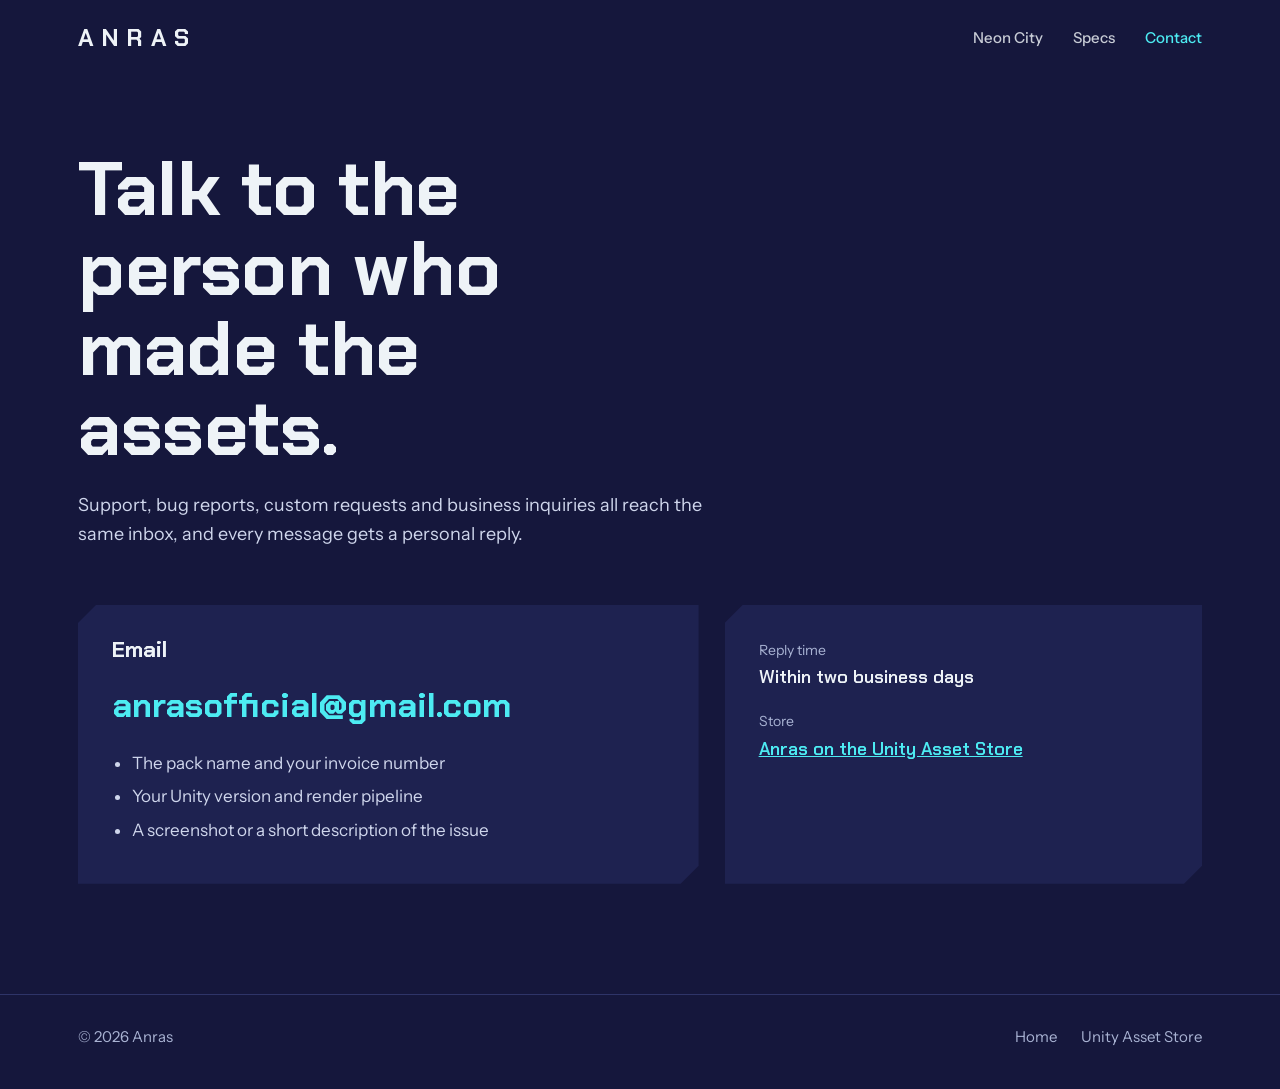
==== contact.html @ 4dc662c3 "Anras site: Neon City showcase and contact page Co-Authored-By: Claude Opus 5.5 <noreply@anthropic.c" ====
<!doctype html>
<html lang="en">
<head>
  <meta charset="utf-8">
  <meta name="viewport" content="width=device-width, initial-scale=1">
  <title>Contact | Anras</title>
  <meta name="description" content="Contact Anras for support with Unity asset packs, bug reports, custom requests and business inquiries.">
  <meta name="theme-color" content="#15173c">
  <link rel="icon" href="assets/favicon.svg" type="image/svg+xml">
  <link rel="preconnect" href="https://fonts.googleapis.com">
  <link rel="preconnect" href="https://fonts.gstatic.com" crossorigin>
  <link href="https://fonts.googleapis.com/css2?family=Chakra+Petch:wght@600;700&family=Instrument+Sans:wght@400;500;600&display=swap" rel="stylesheet">
  <link rel="stylesheet" href="style.css">
</head>
<body>
  <header class="site-header">
    <div class="wrap">
      <a class="wordmark" href="./">ANRAS</a>
      <nav aria-label="Main">
        <a href="./#neon-city">Neon City</a>
        <a class="hide-sm" href="./#specs">Specs</a>
        <a href="contact.html" aria-current="page">Contact</a>
      </nav>
    </div>
  </header>

  <main class="page">
    <div class="wrap">
      <h1>Talk to the person who made the assets.</h1>
      <p class="lede">Support, bug reports, custom requests and business inquiries all reach the same inbox, and every message gets a personal reply.</p>

      <div class="contact-grid">
        <div class="panel chamfer">
          <h2>Email</h2>
          <a class="mail" href="mailto:anrasofficial@gmail.com?subject=Anras%20support">anrasofficial@gmail.com</a>
          <ul>
            <li>The pack name and your invoice number</li>
            <li>Your Unity version and render pipeline</li>
            <li>A screenshot or a short description of the issue</li>
          </ul>
        </div>
        <div class="panel chamfer">
          <dl class="facts">
            <div><dt>Reply time</dt><dd>Within two business days</dd></div>
            <div><dt>Store</dt><dd><a href="https://assetstore.unity.com/publishers/134480">Anras on the Unity Asset Store</a></dd></div>
          </dl>
        </div>
      </div>
    </div>
  </main>

  <footer>
    <div class="wrap">
      <span>&copy; 2026 Anras</span>
      <nav aria-label="Footer">
        <a href="./">Home</a>
        <a href="https://assetstore.unity.com/publishers/134480">Unity Asset Store</a>
      </nav>
    </div>
  </footer>
</body>
</html>
---- style.css ----
/* Anras: tokens */
:root {
  --night: #15173c;
  --night-raised: #1e2250;
  --night-line: #2e3468;
  --ground: #c9ddd4;
  --ground-line: #a9c4b9;
  --ink: #10122e;
  --paper: #eef3f7;
  --mist: #a9b3d3;
  --cyan: #4debf2;
  --amber: #ffb65e;
  --magenta: #e2479e;
  --cut: 10px;
  --max: 1180px;
  --display: "Chakra Petch", "Segoe UI", sans-serif;
  --body: "Instrument Sans", "Segoe UI", system-ui, sans-serif;
}

* { box-sizing: border-box; }
html { scroll-behavior: smooth; }
@media (prefers-reduced-motion: reduce) { html { scroll-behavior: auto; } }
body {
  margin: 0;
  background: var(--night);
  color: var(--paper);
  font: 17px/1.6 var(--body);
  -webkit-font-smoothing: antialiased;
}
img { display: block; max-width: 100%; }
a { color: var(--cyan); }
:focus-visible { outline: 2px solid var(--amber); outline-offset: 3px; }
h1, h2, h3 { font-family: var(--display); font-weight: 700; line-height: 1.04; margin: 0; letter-spacing: -0.005em; }
.wrap { width: 100%; max-width: var(--max); margin: 0 auto; padding: 0 28px; }

/* Chamfered shapes echo the low poly bevels of the assets */
.chamfer { clip-path: polygon(var(--cut) 0, 100% 0, 100% calc(100% - var(--cut)), calc(100% - var(--cut)) 100%, 0 100%, 0 var(--cut)); }

/* Header */
.site-header { position: absolute; inset: 0 0 auto 0; z-index: 5; }
.site-header .wrap { display: flex; align-items: center; justify-content: space-between; height: 76px; }
.wordmark { font-family: var(--display); font-weight: 700; font-size: 24px; letter-spacing: 0.3em; color: var(--paper); text-decoration: none; }
.site-header nav { display: flex; gap: 30px; }
.site-header nav a { color: var(--paper); text-decoration: none; font-size: 15px; font-weight: 500; opacity: 0.82; }
.site-header nav a:hover, .site-header nav a[aria-current="page"] { opacity: 1; color: var(--cyan); }

/* Hero: shaded vs topology comparison */
.hero { position: relative; background: var(--night); }
.compare { position: relative; --pos: 62%; height: min(92vh, 860px); min-height: 560px; overflow: hidden; user-select: none; touch-action: pan-y; }
.compare img { position: absolute; inset: 0; width: 100%; height: 100%; object-fit: cover; object-position: 60% 50%; }
.compare .topology { clip-path: inset(0 0 0 var(--pos)); }
.compare::after {
  content: ""; position: absolute; inset: 0; pointer-events: none;
  background: linear-gradient(90deg, rgba(21,23,60,0.94) 0%, rgba(21,23,60,0.70) 30%, rgba(21,23,60,0) 58%),
              linear-gradient(0deg, rgba(21,23,60,0.85) 0%, rgba(21,23,60,0) 22%),
              linear-gradient(180deg, rgba(21,23,60,0.7) 0%, rgba(21,23,60,0) 14%);
}
.divider { position: absolute; top: 0; bottom: 0; left: var(--pos); width: 2px; margin-left: -1px; background: var(--cyan); z-index: 2; pointer-events: none; box-shadow: 0 0 18px rgba(77,235,242,0.7); }
.knob {
  position: absolute; top: 58%; left: 50%; transform: translate(-50%, -50%);
  width: 52px; height: 52px; background: var(--cyan); color: var(--ink);
  display: grid; place-items: center; font-family: var(--display); font-weight: 700; font-size: 18px;
  --cut: 12px;
}
.view-labels { position: absolute; z-index: 3; bottom: 34px; right: 28px; display: flex; gap: 10px; font-size: 14px; pointer-events: none; }
.view-labels span { padding: 6px 12px; background: rgba(21,23,60,0.72); border: 1px solid var(--night-line); }
.view-labels span:last-child { color: var(--cyan); border-color: rgba(77,235,242,0.45); }
.compare input[type="range"] {
  position: absolute; inset: 0; z-index: 4; width: 100%; height: 100%; margin: 0;
  opacity: 0; cursor: ew-resize; -webkit-appearance: none; appearance: none;
}
.compare input[type="range"]:focus-visible ~ .divider .knob { outline: 3px solid var(--amber); outline-offset: 3px; }

.hero-copy { position: absolute; z-index: 6; left: 0; right: 0; bottom: clamp(48px, 10vh, 110px); pointer-events: none; }
.hero-copy .inner { max-width: 860px; pointer-events: auto; }
.hero h1 { font-size: clamp(40px, 5.2vw, 76px); }
.hero h1 .line { display: block; }
@media (min-width: 900px) { .hero h1 .line { white-space: nowrap; } }
.hero p { color: #cfd6ec; font-size: clamp(17px, 1.6vw, 20px); max-width: 30em; margin: 22px 0 30px; }
.hero p strong { color: var(--paper); font-weight: 600; }

.actions { display: flex; flex-wrap: wrap; gap: 12px; }
.btn {
  display: inline-flex; align-items: center; justify-content: center; min-height: 50px; padding: 0 24px;
  font-family: var(--display); font-weight: 600; font-size: 16px; letter-spacing: 0.02em; text-decoration: none;
  background: var(--paper); color: var(--ink);
}
.btn.primary { background: var(--cyan); }
.btn.ghost { background: rgba(238,243,247,0.08); color: var(--paper); box-shadow: inset 0 0 0 1px rgba(238,243,247,0.35); }
.btn:hover { filter: brightness(1.07); }
.btn.ghost:hover { background: rgba(238,243,247,0.16); }

/* Specs on the light "ground" */
.specs { background: var(--ground); color: var(--ink); padding: 104px 0 112px; }
.specs h2 { font-size: clamp(32px, 4.4vw, 58px); max-width: 15ch; }
.specs .lede { max-width: 40em; margin: 22px 0 44px; font-size: 18px; color: #26304f; }
.palette { display: flex; height: 76px; box-shadow: 0 0 0 1px var(--ink); --cut: 14px; }
.palette i { flex: 1 1 0; }
.palette-caption { display: flex; justify-content: space-between; flex-wrap: wrap; gap: 8px; margin-top: 12px; font-size: 14px; color: #2c3656; }
.palette-caption code { font-family: var(--display); font-weight: 600; color: var(--ink); }

.inspectors { display: grid; grid-template-columns: 1fr 1fr; gap: 26px; margin-top: 64px; }
.inspector { background: #e9f2ee; box-shadow: 0 0 0 1px var(--ground-line); }
.inspector header { display: flex; align-items: center; gap: 10px; padding: 12px 18px; background: var(--ink); color: var(--paper); font-family: var(--display); font-weight: 600; font-size: 16px; }
.inspector header::before { content: ""; width: 12px; height: 12px; background: var(--cyan); clip-path: polygon(50% 0, 100% 50%, 50% 100%, 0 50%); }
.inspector dl { margin: 0; }
.inspector .row { display: grid; grid-template-columns: 44% 1fr; gap: 16px; padding: 13px 18px; border-top: 1px solid var(--ground-line); }
.inspector .row:first-child { border-top: 0; }
.inspector dt { color: #3b4666; font-size: 15px; }
.inspector dd { margin: 0; font-family: var(--display); font-weight: 600; font-size: 17px; }

/* Neon City */
.pack { padding: 112px 0; }
.pack .grid { display: grid; grid-template-columns: 1.25fr 1fr; gap: 56px; align-items: center; }
.pack figure { margin: 0; --cut: 22px; }
.pack figure img { width: 100%; height: auto; aspect-ratio: 6 / 5; object-fit: cover; }
.status { display: inline-flex; align-items: center; gap: 10px; color: var(--amber); font-weight: 600; font-size: 15px; }
.status::before { content: ""; width: 9px; height: 9px; background: var(--amber); box-shadow: 0 0 12px var(--amber); }
.pack h2 { font-size: clamp(40px, 5vw, 68px); margin: 14px 0 18px; }
.pack p { color: #cfd6ec; margin: 0 0 26px; max-width: 34em; }
.swatch-list { list-style: none; margin: 0; padding: 0; display: grid; gap: 12px; }
.swatch-list li { display: grid; grid-template-columns: 18px 1fr; gap: 14px; align-items: baseline; }
.swatch-list li::before { content: ""; width: 14px; height: 14px; background: var(--c); transform: translateY(2px); clip-path: polygon(30% 0, 100% 0, 100% 70%, 70% 100%, 0 100%, 0 30%); }

.gallery { display: grid; grid-template-columns: repeat(3, 1fr); gap: 18px; margin-top: 64px; }
.gallery figure { margin: 0; }
.gallery img { width: 100%; height: auto; aspect-ratio: 16 / 9; object-fit: cover; --cut: 14px;
  clip-path: polygon(var(--cut) 0, 100% 0, 100% calc(100% - var(--cut)), calc(100% - var(--cut)) 100%, 0 100%, 0 var(--cut)); }
.gallery figcaption { margin-top: 10px; font-family: var(--display); font-weight: 600; font-size: 16px; color: var(--paper); }

/* About + contact */
.about { padding: 0 0 120px; }
.about .panel { background: var(--night-raised); padding: clamp(32px, 5vw, 64px); display: grid; grid-template-columns: 1.1fr 1fr; gap: 48px; align-items: end; --cut: 26px; }
.about h2 { font-size: clamp(30px, 3.6vw, 46px); max-width: 16ch; }
.about p { color: #cfd6ec; margin: 18px 0 0; }
.mail-label { color: var(--mist); font-size: 15px; margin-bottom: 8px; }
.mail { font-family: var(--display); font-weight: 700; font-size: clamp(22px, 2.8vw, 34px); color: var(--cyan); text-decoration: none; word-break: break-all; }
.mail:hover { text-decoration: underline; text-underline-offset: 6px; }
.about .small { color: var(--mist); font-size: 15px; margin-top: 12px; }

/* Contact page */
.page { padding: 150px 0 110px; }
.page h1 { font-size: clamp(44px, 6vw, 80px); max-width: 12ch; }
.page .lede { color: #cfd6ec; max-width: 36em; margin: 22px 0 56px; font-size: 18px; }
.contact-grid { display: grid; grid-template-columns: 1.3fr 1fr; gap: 26px; }
.contact-grid .panel { background: var(--night-raised); padding: 34px; --cut: 18px; }
.contact-grid h2 { font-size: 22px; margin-bottom: 16px; }
.contact-grid ul { margin: 18px 0 0; padding-left: 20px; color: #cfd6ec; }
.contact-grid li { margin: 6px 0; }
.facts { margin: 0; display: grid; gap: 18px; }
.facts dt { color: var(--mist); font-size: 14px; }
.facts dd { margin: 2px 0 0; font-family: var(--display); font-weight: 600; font-size: 18px; }

/* Footer */
footer { border-top: 1px solid var(--night-line); padding: 30px 0 40px; color: var(--mist); font-size: 15px; }
footer .wrap { display: flex; flex-wrap: wrap; justify-content: space-between; gap: 14px 28px; }
footer nav { display: flex; gap: 24px; }
footer a { color: var(--mist); text-decoration: none; }
footer a:hover { color: var(--paper); }

@media (max-width: 900px) {
  .inspectors, .pack .grid, .about .panel, .contact-grid, .gallery { grid-template-columns: 1fr; }
  .gallery { margin-top: 40px; }
  .pack .grid { gap: 36px; }
  .about .panel { gap: 28px; }
}
@media (max-width: 640px) {
  .wrap { padding: 0 16px; }
  .site-header .wrap { height: 64px; }
  .wordmark { font-size: 20px; letter-spacing: 0.24em; }
  .site-header nav { gap: 16px; }
  .site-header nav a { font-size: 14px; }
  .site-header nav a.hide-sm { display: none; }
  .compare { height: 62vh; min-height: 420px; }
  .compare img { object-position: 64% 50%; }
  .compare::after { background: linear-gradient(180deg, rgba(21,23,60,0.75) 0%, rgba(21,23,60,0) 20%), linear-gradient(0deg, rgba(21,23,60,1) 0%, rgba(21,23,60,0) 30%); }
  .view-labels { bottom: 18px; right: 16px; font-size: 13px; }
  .hero-copy { position: static; padding: 8px 0 64px; }
  .hero p { margin: 16px 0 24px; }
  .btn { flex: 1 1 auto; }
  .specs, .pack { padding: 72px 0; }
  .palette { height: 54px; }
  .inspectors { margin-top: 40px; }
  .inspector .row { grid-template-columns: 1fr; gap: 2px; }
  .about { padding-bottom: 72px; }
  .page { padding: 110px 0 72px; }
}
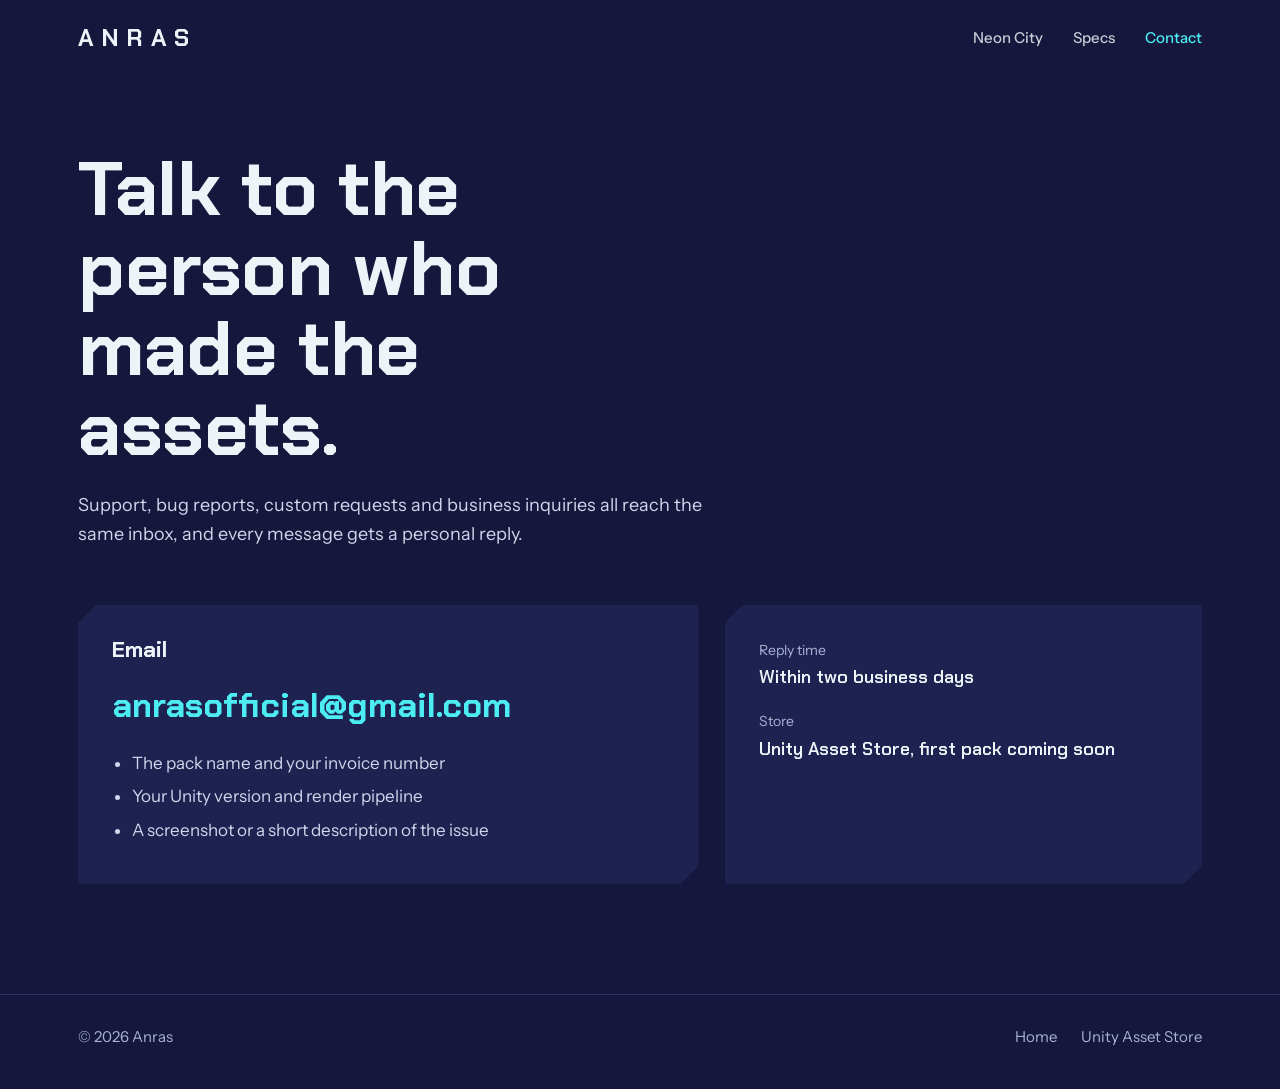
==== commit 8cd6d867: "Point store links at the pack section until the Asset Store page is live Co-Authored-By: Claude Opus" ====
--- a/contact.html
+++ b/contact.html
@@ -42,7 +42,7 @@
         <div class="panel chamfer">
           <dl class="facts">
             <div><dt>Reply time</dt><dd>Within two business days</dd></div>
-            <div><dt>Store</dt><dd><a href="https://assetstore.unity.com/publishers/134480">Anras on the Unity Asset Store</a></dd></div>
+            <div><dt>Store</dt><dd>Unity Asset Store, first pack coming soon</dd></div>
           </dl>
         </div>
       </div>
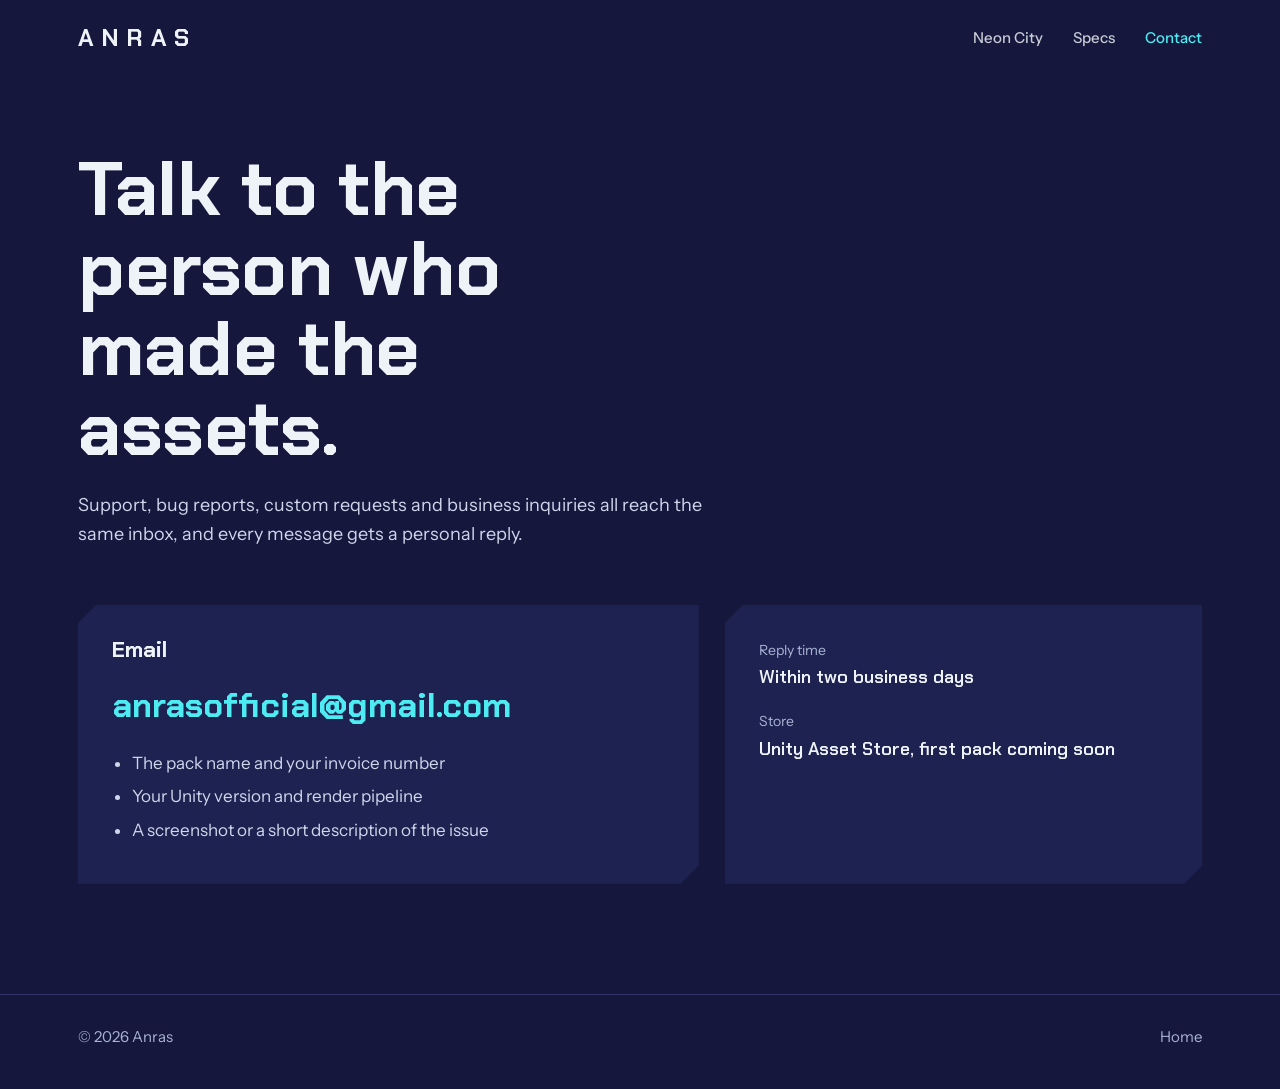
==== commit 1cff9343: "Remove footer store links until the Asset Store page is live Co-Authored-By: Claude Opus 5.5 <norepl" ====
--- a/contact.html
+++ b/contact.html
@@ -54,7 +54,6 @@
       <span>&copy; 2026 Anras</span>
       <nav aria-label="Footer">
         <a href="./">Home</a>
-        <a href="https://assetstore.unity.com/publishers/134480">Unity Asset Store</a>
       </nav>
     </div>
   </footer>
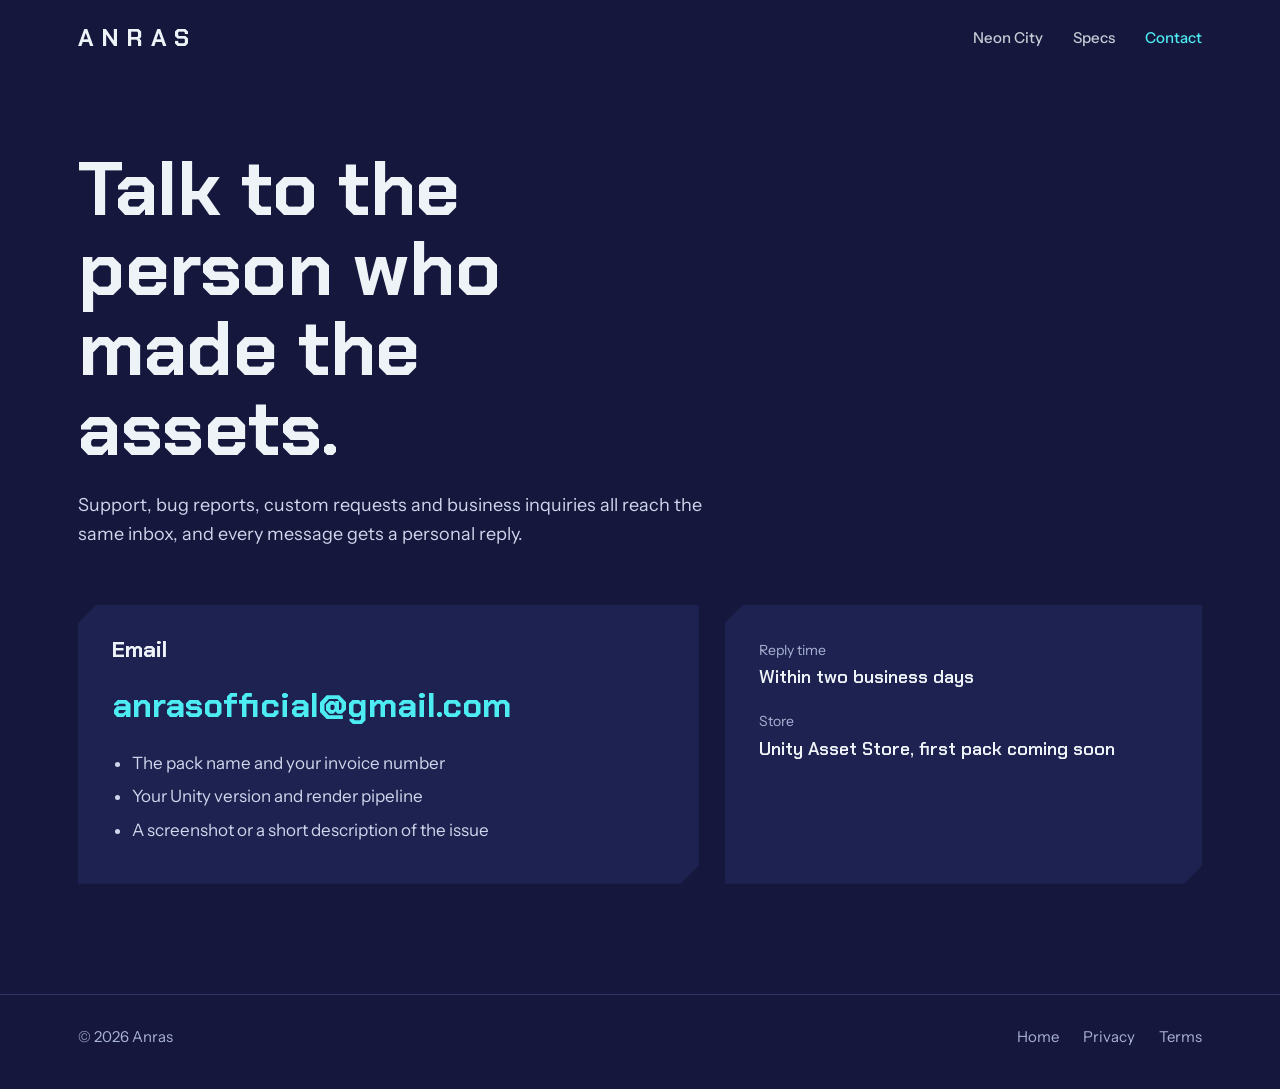
==== commit d07a23fc: "Add privacy policy and terms of service pages Covers the Anras site, the Tall True Tales channel and" ====
--- a/contact.html
+++ b/contact.html
@@ -54,6 +54,8 @@
       <span>&copy; 2026 Anras</span>
       <nav aria-label="Footer">
         <a href="./">Home</a>
+        <a href="privacy.html">Privacy</a>
+        <a href="terms.html">Terms</a>
       </nav>
     </div>
   </footer>
